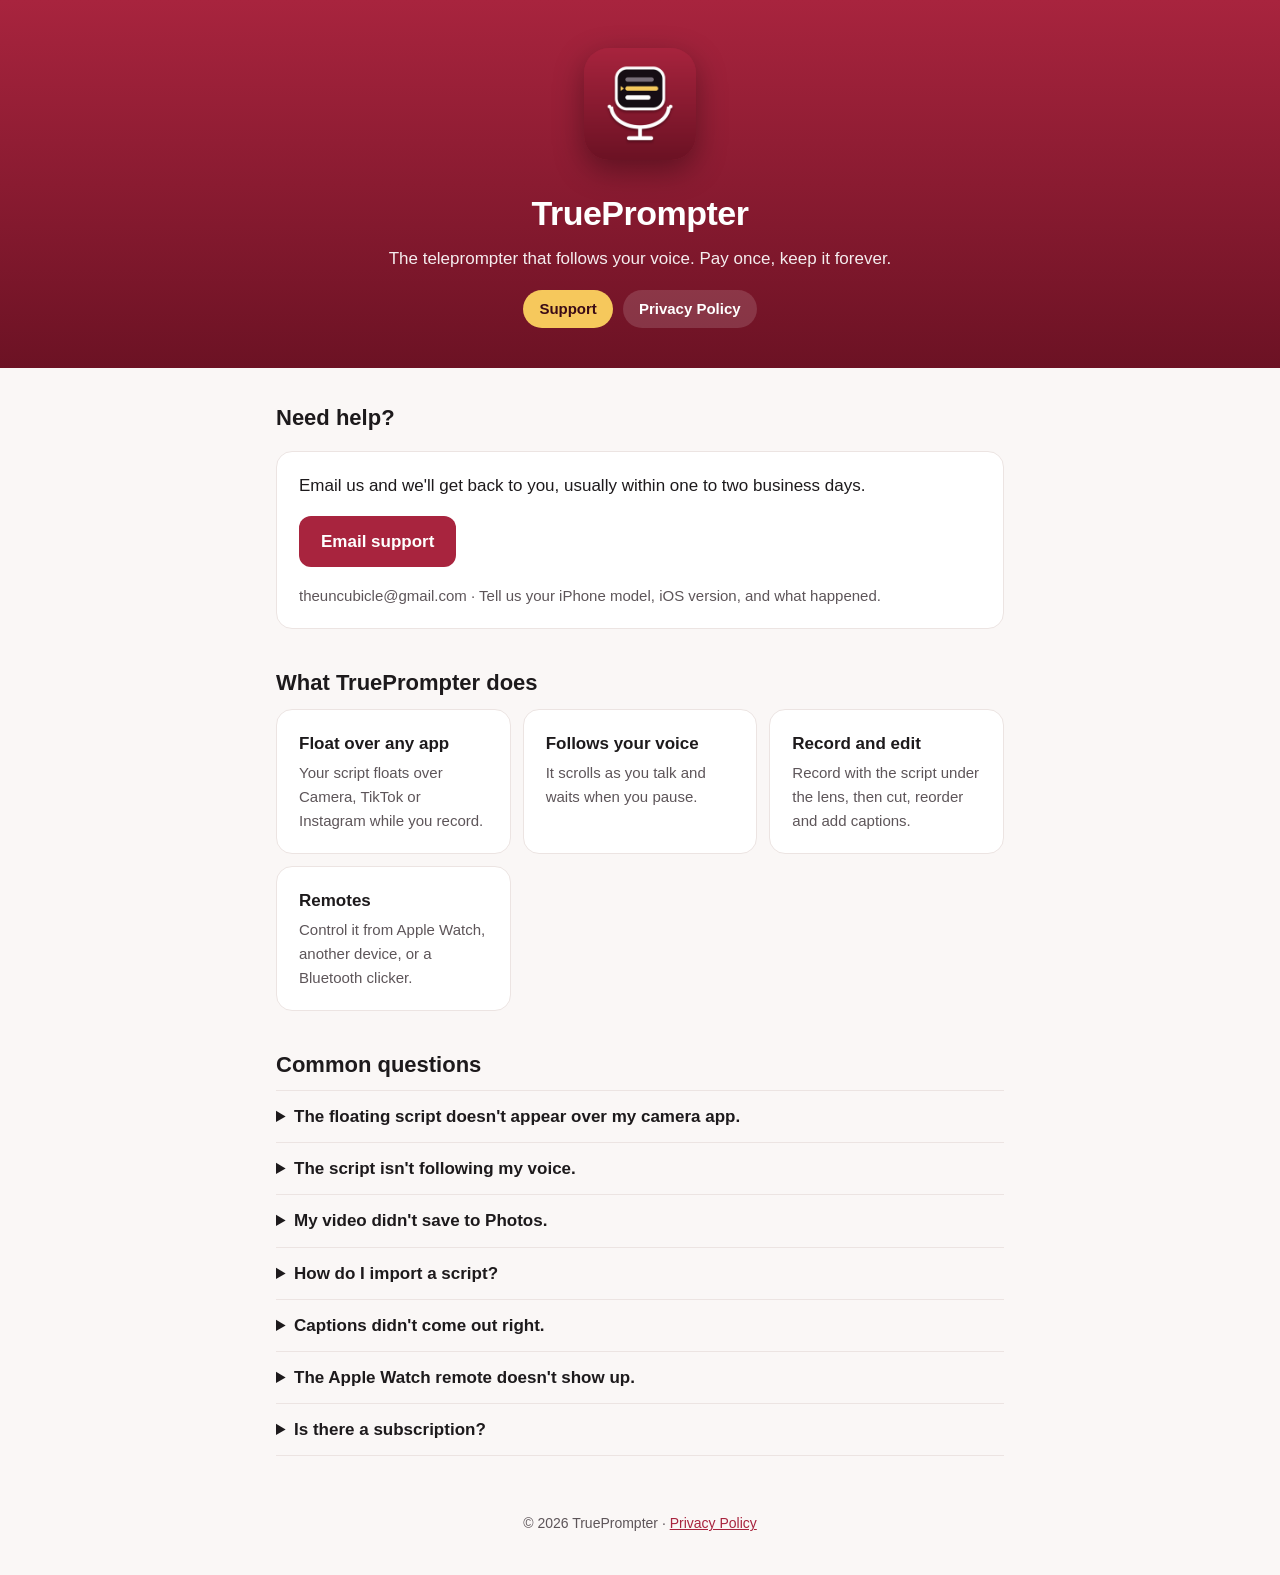
==== index.html @ 37be0968 "TruePrompter support and privacy pages Co-Authored-By: Claude Opus 5.5 <noreply@anthropic.com> Claud" ====
<!doctype html>
<html lang="en">
<head>
<meta charset="utf-8">
<meta name="viewport" content="width=device-width, initial-scale=1">
<title>TruePrompter Support</title>
<meta name="description" content="Help and support for TruePrompter, the pay-once teleprompter that floats over any app and follows your voice.">
<link rel="icon" href="favicon.png">
<link rel="apple-touch-icon" href="apple-touch-icon.png">
<link rel="stylesheet" href="style.css">
</head>
<body>
<header>
  <img src="icon.png" alt="TruePrompter app icon">
  <h1>TruePrompter</h1>
  <p>The teleprompter that follows your voice. Pay once, keep it forever.</p>
  <nav>
    <a href="./" aria-current="page">Support</a>
    <a href="privacy.html">Privacy Policy</a>
  </nav>
</header>
<main>
  <h2>Need help?</h2>
  <div class="card">
    <p style="margin-top:0">Email us and we'll get back to you, usually within one to two business days.</p>
    <p><a class="button" href="mailto:theuncubicle@gmail.com?subject=TruePrompter%20support">Email support</a></p>
    <p class="muted" style="margin-bottom:0">theuncubicle@gmail.com · Tell us your iPhone model, iOS version, and what happened.</p>
  </div>

  <h2>What TruePrompter does</h2>
  <div class="grid">
    <div class="card"><h3>Float over any app</h3><p>Your script floats over Camera, TikTok or Instagram while you record.</p></div>
    <div class="card"><h3>Follows your voice</h3><p>It scrolls as you talk and waits when you pause.</p></div>
    <div class="card"><h3>Record and edit</h3><p>Record with the script under the lens, then cut, reorder and add captions.</p></div>
    <div class="card"><h3>Remotes</h3><p>Control it from Apple Watch, another device, or a Bluetooth clicker.</p></div>
  </div>

  <h2>Common questions</h2>
  <details>
    <summary>The floating script doesn't appear over my camera app.</summary>
    <p>Make sure Picture in Picture is on: Settings › General › Picture in Picture › Start PiP Automatically. Then open TruePrompter, tap Float, and switch to your camera app.</p>
  </details>
  <details>
    <summary>The script isn't following my voice.</summary>
    <p>Check that TruePrompter can use the Microphone and Speech Recognition in Settings › TruePrompter. Speak at a normal pace; it catches up if you skip a line.</p>
  </details>
  <details>
    <summary>My video didn't save to Photos.</summary>
    <p>Videos are saved only when you tap Save in the editor. If nothing saves, allow TruePrompter to add to Photos in Settings › TruePrompter › Photos.</p>
  </details>
  <details>
    <summary>How do I import a script?</summary>
    <p>Tap your script name on the home screen, then Import. Word (.docx), PDF, text and RTF files work. For a Pages or older .doc file, export it as .docx or PDF first.</p>
  </details>
  <details>
    <summary>Captions didn't come out right.</summary>
    <p>In the editor, open Captions to fix any word, change the style or color, or tap Listen again. Captions follow your cuts automatically.</p>
  </details>
  <details>
    <summary>The Apple Watch remote doesn't show up.</summary>
    <p>On your iPhone, open the Watch app, scroll to Available Apps, and tap Install next to TruePrompter.</p>
  </details>
  <details>
    <summary>Is there a subscription?</summary>
    <p>No. TruePrompter is a one-time purchase. There are no subscriptions, ads or accounts.</p>
  </details>
</main>
<footer>© 2026 TruePrompter · <a href="privacy.html">Privacy Policy</a></footer>
</body>
</html>
---- style.css ----
:root {
  --burgundy: #a8243e;
  --burgundy-dark: #6c1224;
  --gold: #f6c85c;
  --ink: #1d1a1c;
  --muted: #5d5559;
  --bg: #faf7f6;
  --card: #ffffff;
  --line: #ece4e2;
}
@media (prefers-color-scheme: dark) {
  :root {
    --ink: #f3eeee;
    --muted: #b9adb0;
    --bg: #161113;
    --card: #211a1d;
    --line: #3a2e32;
  }
}
* { box-sizing: border-box; }
body {
  margin: 0;
  font: 17px/1.6 -apple-system, BlinkMacSystemFont, "Segoe UI", Roboto, Helvetica, Arial, sans-serif;
  color: var(--ink);
  background: var(--bg);
}
header {
  background: linear-gradient(180deg, var(--burgundy), var(--burgundy-dark));
  color: #fff;
  padding: 48px 16px 40px;
  text-align: center;
}
header img { width: 112px; height: 112px; border-radius: 25px; box-shadow: 0 10px 30px rgba(0,0,0,.35); }
header h1 { margin: 18px 0 4px; font-size: 34px; letter-spacing: -.5px; }
header p { margin: 0; color: rgba(255,255,255,.92); }
nav { margin-top: 18px; display: flex; gap: 10px; justify-content: center; flex-wrap: wrap; }
nav a {
  color: #fff; text-decoration: none; font-weight: 600; font-size: 15px;
  padding: 7px 16px; border-radius: 999px; background: rgba(255,255,255,.14);
}
nav a[aria-current] { background: var(--gold); color: #3a0b16; }
main { max-width: 760px; margin: 0 auto; padding: 32px 16px 56px; }
h2 { font-size: 22px; margin: 36px 0 8px; }
h2:first-child { margin-top: 0; }
p, li { color: var(--ink); }
.muted { color: var(--muted); font-size: 15px; }
.card {
  background: var(--card); border: 1px solid var(--line); border-radius: 16px;
  padding: 20px 22px; margin: 16px 0;
}
.grid { display: grid; grid-template-columns: repeat(auto-fit, minmax(210px, 1fr)); gap: 12px; }
.grid .card { margin: 0; }
.grid h3 { margin: 0 0 4px; font-size: 17px; }
.grid p { margin: 0; color: var(--muted); font-size: 15px; }
a { color: var(--burgundy); }
@media (prefers-color-scheme: dark) { a { color: var(--gold); } }
details { border-top: 1px solid var(--line); padding: 12px 0; }
details:last-of-type { border-bottom: 1px solid var(--line); }
summary { cursor: pointer; font-weight: 600; }
footer { text-align: center; color: var(--muted); font-size: 14px; padding: 0 16px 40px; }
.button {
  display: inline-block; background: var(--burgundy); color: #fff !important; text-decoration: none;
  font-weight: 700; padding: 12px 22px; border-radius: 12px;
}
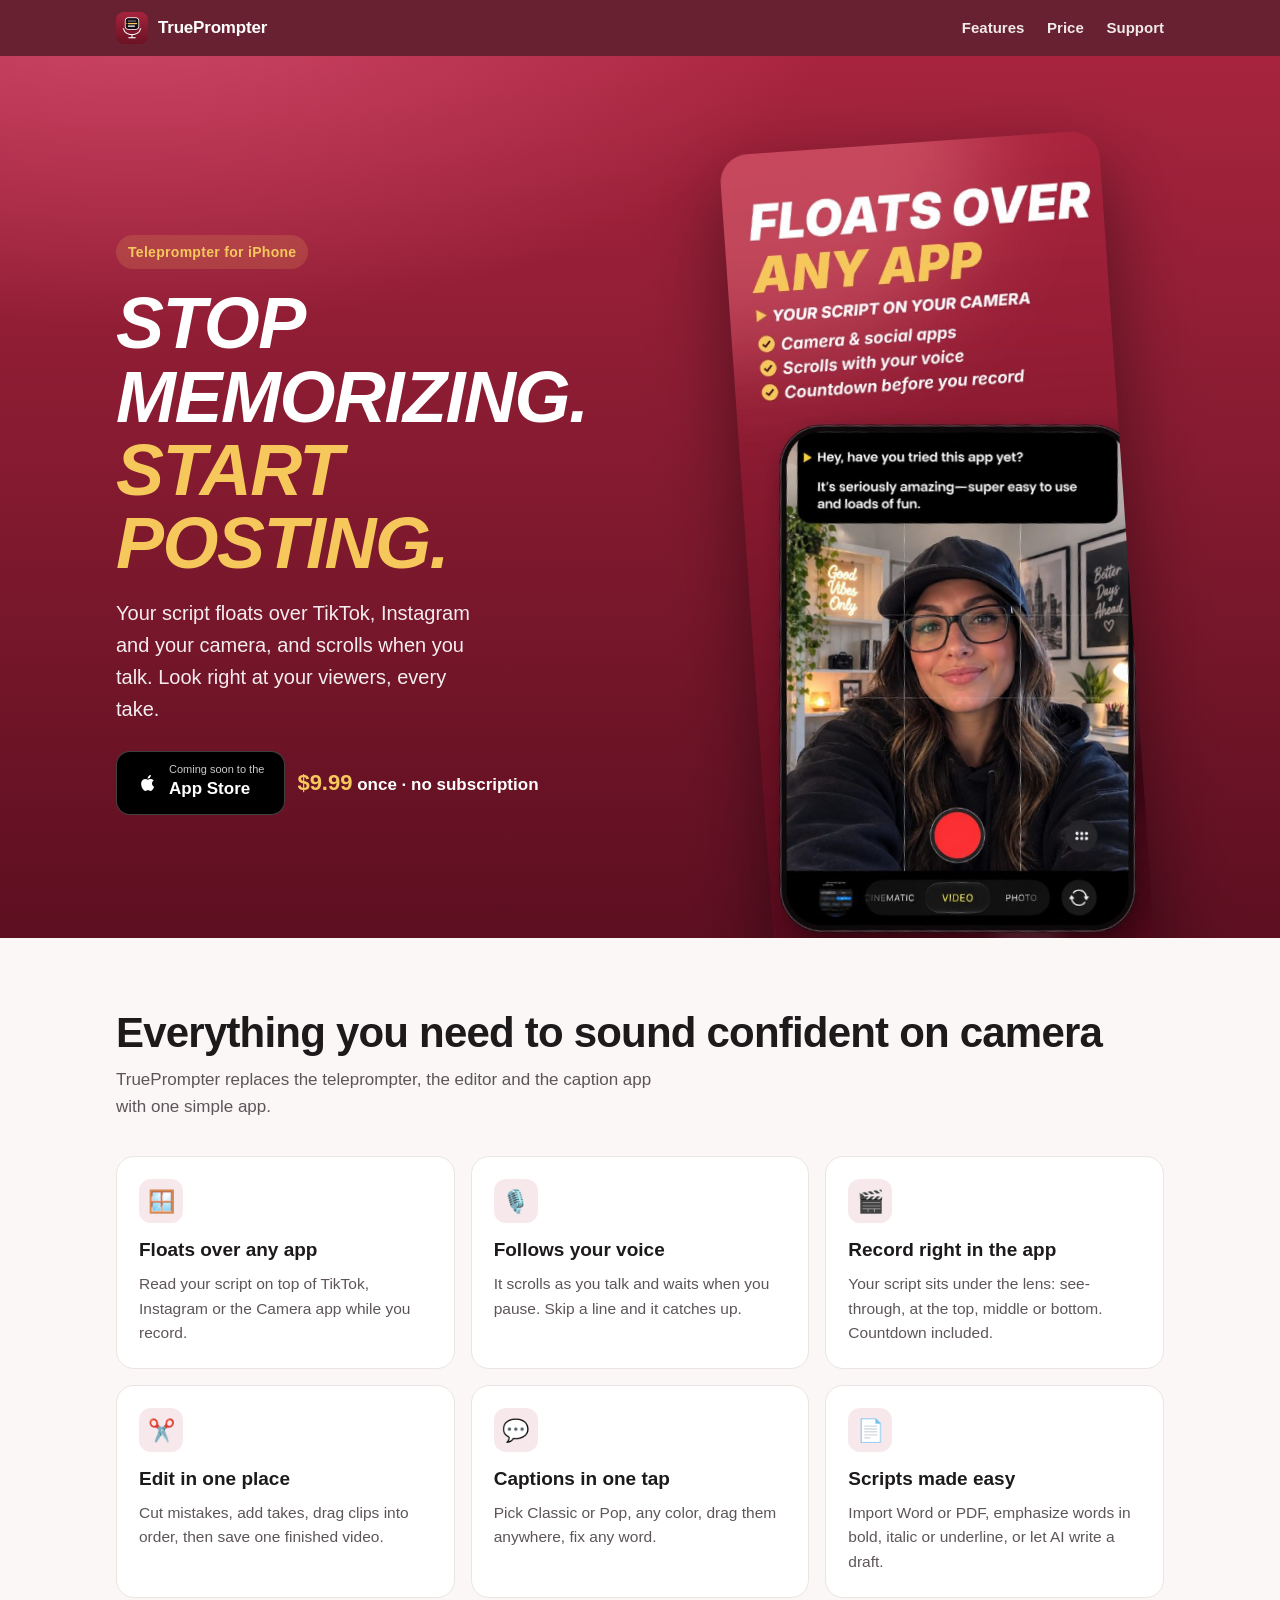
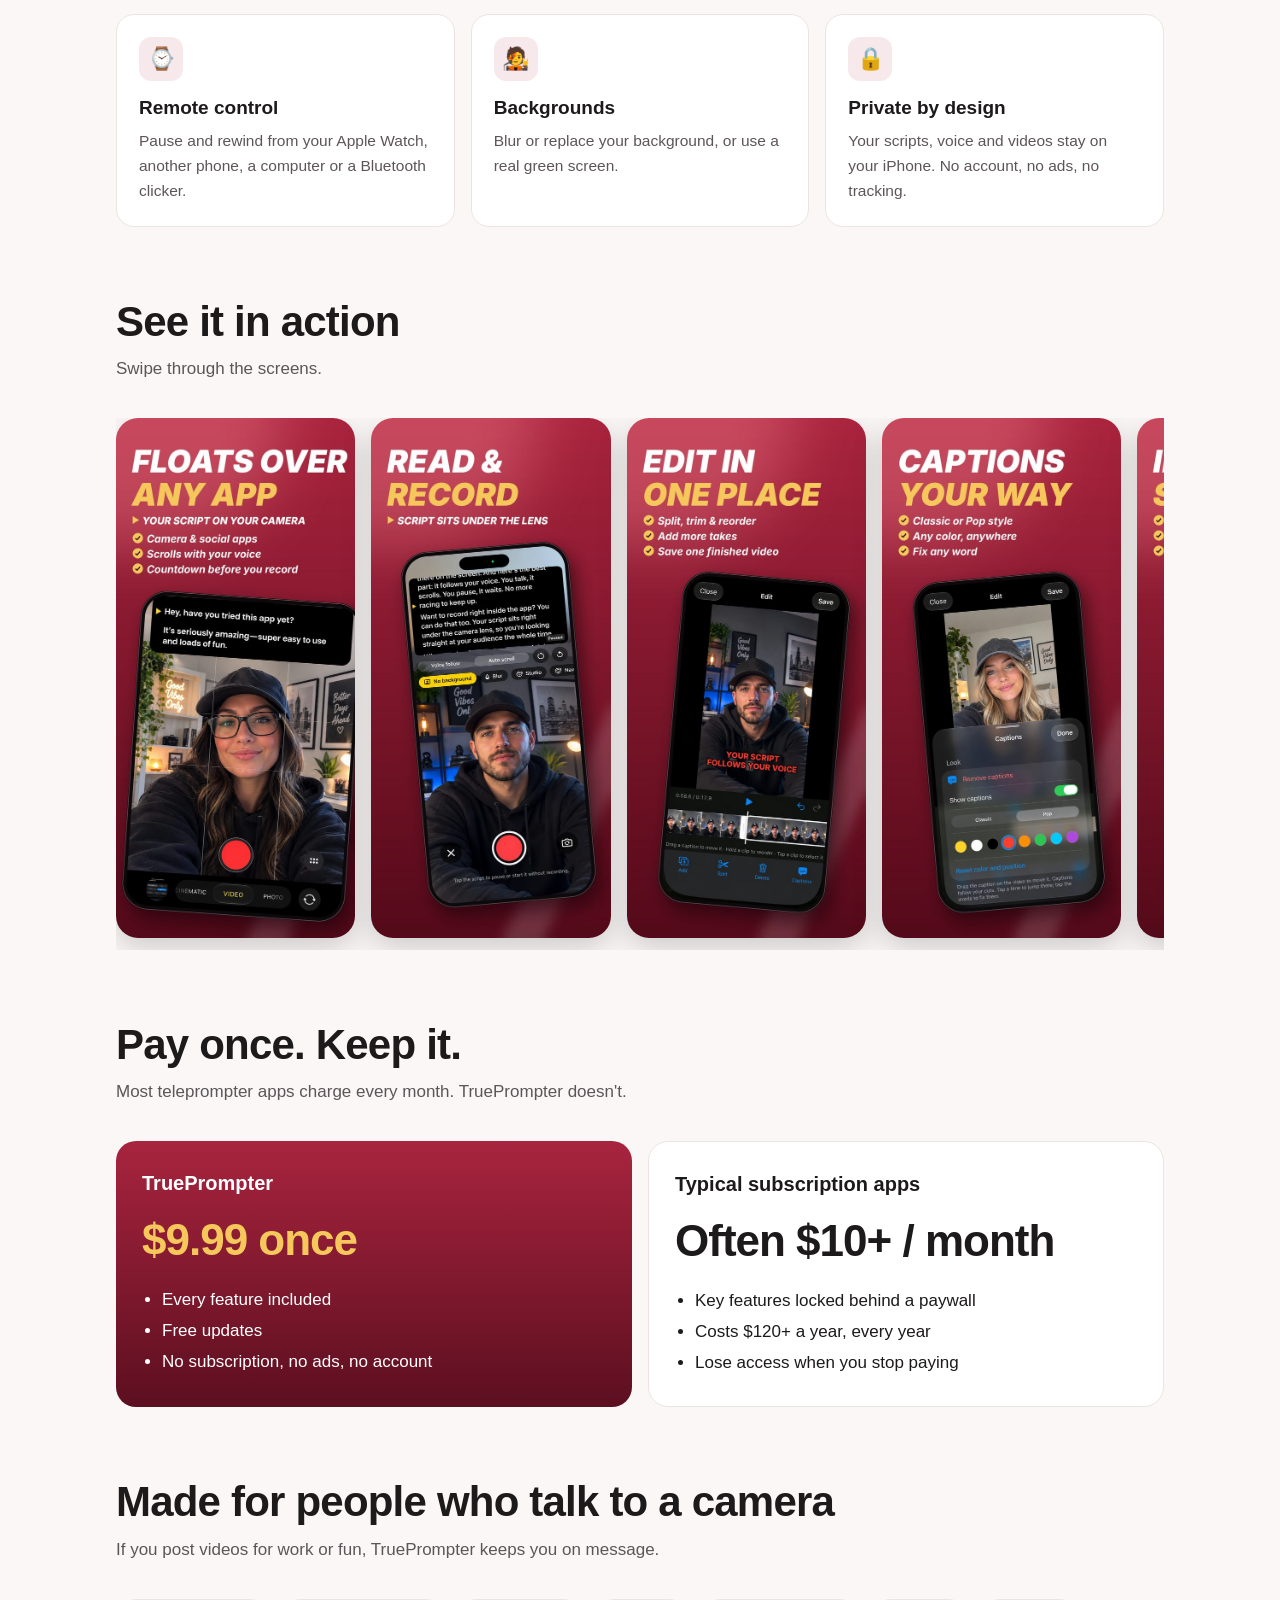
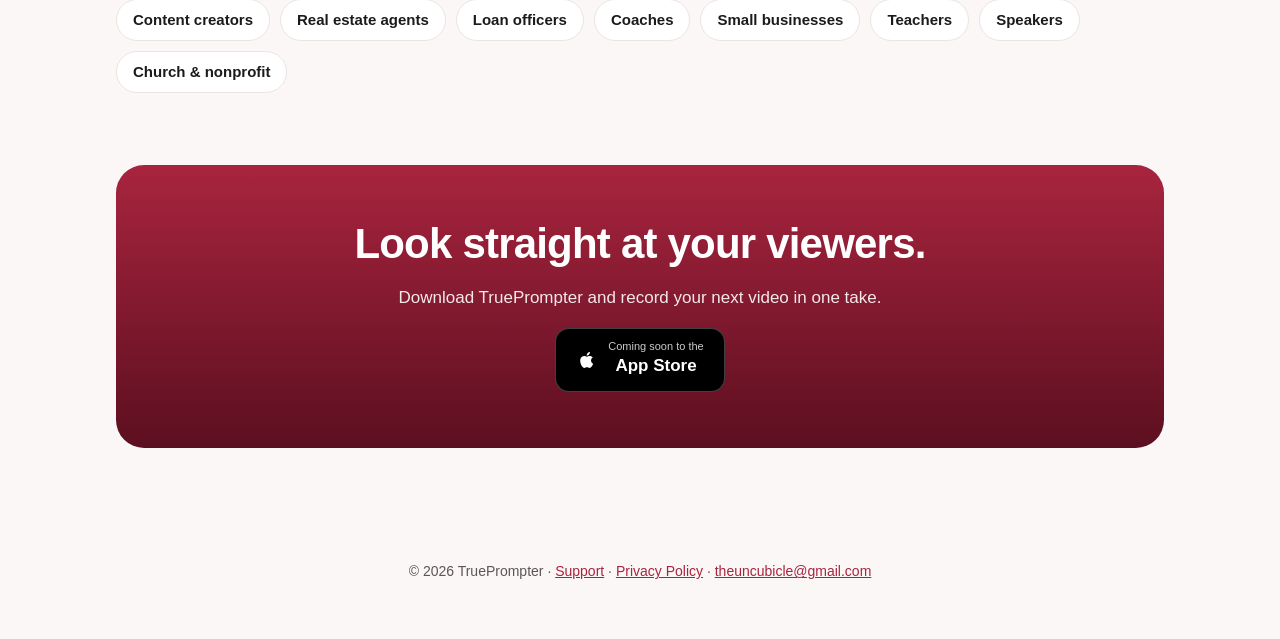
==== commit 32f673e0: "Landing page; support moved to support.html Co-Authored-By: Claude Opus 5.5 <noreply@anthropic.com> " ====
--- a/index.html
+++ b/index.html
@@ -3,68 +3,228 @@
 <head>
 <meta charset="utf-8">
 <meta name="viewport" content="width=device-width, initial-scale=1">
-<title>TruePrompter Support</title>
-<meta name="description" content="Help and support for TruePrompter, the pay-once teleprompter that floats over any app and follows your voice.">
+<title>TruePrompter: Teleprompter</title>
+<meta name="description" content="The teleprompter that floats over any app and follows your voice. Record, cut, caption and save one finished video. Pay once, no subscription.">
+<meta property="og:title" content="TruePrompter: the teleprompter that follows your voice">
+<meta property="og:description" content="Floats over TikTok, Instagram and your camera. Scrolls when you talk, waits when you pause. Pay once, no subscription.">
+<meta property="og:image" content="https://theuncubicle-hub.github.io/trueprompter/img/01-float.jpg">
 <link rel="icon" href="favicon.png">
 <link rel="apple-touch-icon" href="apple-touch-icon.png">
-<link rel="stylesheet" href="style.css">
+<style>
+:root {
+  --burgundy: #a8243e; --burgundy-deep: #5c0f20; --gold: #f6c85c;
+  --ink: #1d1a1c; --muted: #5d5559; --bg: #faf7f6; --card: #fff; --line: #ece4e2;
+}
+@media (prefers-color-scheme: dark) {
+  :root { --ink: #f3eeee; --muted: #b9adb0; --bg: #161113; --card: #211a1d; --line: #3a2e32; }
+}
+* { box-sizing: border-box; }
+html { scroll-behavior: smooth; }
+body { margin: 0; font: 17px/1.6 -apple-system, BlinkMacSystemFont, "Segoe UI", Roboto, Helvetica, Arial, sans-serif; color: var(--ink); background: var(--bg); }
+a { color: var(--burgundy); }
+@media (prefers-color-scheme: dark) { a { color: var(--gold); } }
+.wrap { max-width: 1080px; margin: 0 auto; padding: 0 16px; }
+
+/* top bar */
+.bar { position: sticky; top: 0; z-index: 5; background: rgba(92,15,32,.92); backdrop-filter: blur(10px); -webkit-backdrop-filter: blur(10px); }
+.bar .wrap { display: flex; align-items: center; justify-content: space-between; height: 56px; }
+.brand { display: flex; align-items: center; gap: 10px; color: #fff; text-decoration: none; font-weight: 800; letter-spacing: -.2px; }
+.brand img { width: 32px; height: 32px; border-radius: 8px; }
+.bar nav a { color: #fff; text-decoration: none; font-size: 15px; font-weight: 600; margin-left: 18px; opacity: .9; }
+
+/* hero */
+.hero { background: radial-gradient(1200px 600px at 10% -10%, #d0496a 0%, transparent 60%), linear-gradient(180deg, var(--burgundy), var(--burgundy-deep)); color: #fff; overflow: hidden; }
+.hero .wrap { display: grid; grid-template-columns: 1.1fr .9fr; gap: 32px; align-items: center; padding-top: 56px; padding-bottom: 0; }
+.eyebrow { display: inline-block; background: rgba(246,200,92,.16); color: var(--gold); font-weight: 700; font-size: 14px; padding: 6px 12px; border-radius: 999px; letter-spacing: .3px; }
+.hero h1 { font-size: clamp(40px, 6.4vw, 72px); line-height: 1.02; margin: 18px 0 16px; font-weight: 900; font-style: italic; letter-spacing: -1.5px; text-transform: uppercase; }
+.hero h1 span { color: var(--gold); display: block; }
+.hero p.lead { font-size: 20px; opacity: .92; max-width: 34ch; margin: 0 0 26px; }
+.cta { display: flex; flex-wrap: wrap; gap: 12px; align-items: center; }
+.store { display: inline-flex; align-items: center; gap: 10px; background: #000; color: #fff !important; text-decoration: none; padding: 12px 20px; border-radius: 14px; font-weight: 700; border: 1px solid rgba(255,255,255,.25); }
+.store svg { width: 22px; height: 22px; fill: #fff; }
+.store small { display: block; font-size: 11px; font-weight: 500; opacity: .8; line-height: 1; }
+.price { color: #fff; font-weight: 700; }
+.price b { color: var(--gold); font-size: 22px; }
+.hero-phone { align-self: end; justify-self: center; }
+.hero-phone img { width: min(380px, 80vw); display: block; transform: rotate(-4deg) translateY(30px); filter: drop-shadow(0 30px 40px rgba(0,0,0,.45)); border-radius: 28px; }
+
+/* sections */
+section { padding: 72px 0; }
+h2 { font-size: clamp(30px, 4vw, 42px); line-height: 1.1; margin: 0 0 10px; font-weight: 900; letter-spacing: -.8px; }
+.sub { color: var(--muted); margin: 0 0 36px; max-width: 60ch; }
+.features { display: grid; grid-template-columns: repeat(3, 1fr); gap: 16px; }
+.feature { background: var(--card); border: 1px solid var(--line); border-radius: 18px; padding: 22px; }
+.feature .ico { width: 44px; height: 44px; border-radius: 12px; display: grid; place-items: center; background: rgba(168,36,62,.1); font-size: 22px; margin-bottom: 12px; }
+.feature h3 { margin: 0 0 6px; font-size: 19px; }
+.feature p { margin: 0; color: var(--muted); font-size: 15.5px; }
+
+.shots { display: flex; gap: 16px; overflow-x: auto; scroll-snap-type: x mandatory; padding-bottom: 12px; -webkit-overflow-scrolling: touch; }
+.shots img { height: 520px; width: auto; border-radius: 22px; scroll-snap-align: start; box-shadow: 0 10px 30px rgba(0,0,0,.18); }
+
+.compare { display: grid; grid-template-columns: 1fr 1fr; gap: 16px; }
+.plan { border-radius: 20px; padding: 26px; border: 1px solid var(--line); background: var(--card); }
+.plan.us { background: linear-gradient(180deg, var(--burgundy), var(--burgundy-deep)); color: #fff; border: none; }
+.plan h3 { margin: 0 0 4px; font-size: 20px; }
+.plan .amount { font-size: 44px; font-weight: 900; letter-spacing: -1px; margin: 6px 0 10px; }
+.plan.us .amount { color: var(--gold); }
+.plan ul { margin: 0; padding-left: 20px; }
+.plan li { margin: 4px 0; }
+
+.who { display: flex; flex-wrap: wrap; gap: 10px; }
+.who span { background: var(--card); border: 1px solid var(--line); border-radius: 999px; padding: 8px 16px; font-weight: 600; font-size: 15px; }
+
+.final { text-align: center; background: linear-gradient(180deg, var(--burgundy), var(--burgundy-deep)); color: #fff; border-radius: 28px; padding: 56px 20px; }
+.final h2 { color: #fff; }
+.final p { opacity: .9; }
+.final .cta { justify-content: center; }
+
+footer { text-align: center; color: var(--muted); font-size: 14px; padding: 40px 16px 56px; }
+
+@media (max-width: 820px) {
+  .hero .wrap { grid-template-columns: 1fr; padding-top: 40px; text-align: left; }
+  .hero-phone img { transform: rotate(-3deg) translateY(24px); width: min(300px, 78vw); }
+  .features { grid-template-columns: 1fr; }
+  .compare { grid-template-columns: 1fr; }
+  .shots img { height: 440px; }
+  .bar nav a:not(:last-child) { display: none; }
+  section { padding: 56px 0; }
+}
+</style>
 </head>
 <body>
-<header>
-  <img src="icon.png" alt="TruePrompter app icon">
-  <h1>TruePrompter</h1>
-  <p>The teleprompter that follows your voice. Pay once, keep it forever.</p>
-  <nav>
-    <a href="./" aria-current="page">Support</a>
-    <a href="privacy.html">Privacy Policy</a>
-  </nav>
+
+<div class="bar">
+  <div class="wrap">
+    <a class="brand" href="./"><img src="icon.png" alt="">TruePrompter</a>
+    <nav>
+      <a href="#features">Features</a>
+      <a href="#price">Price</a>
+      <a href="support.html">Support</a>
+    </nav>
+  </div>
+</div>
+
+<header class="hero">
+  <div class="wrap">
+    <div>
+      <span class="eyebrow">Teleprompter for iPhone</span>
+      <h1>Stop memorizing. <span>Start posting.</span></h1>
+      <p class="lead">Your script floats over TikTok, Instagram and your camera, and scrolls when you talk. Look right at your viewers, every take.</p>
+      <div class="cta">
+        <a class="store" id="store" href="#">
+          <svg viewBox="0 0 24 24" aria-hidden="true"><path d="M16.37 12.6c-.02-2.2 1.8-3.26 1.88-3.31-1.03-1.5-2.62-1.7-3.18-1.73-1.35-.14-2.64.8-3.33.8-.69 0-1.74-.78-2.86-.76-1.47.02-2.83.86-3.59 2.17-1.53 2.66-.39 6.59 1.1 8.74.73 1.05 1.6 2.24 2.73 2.19 1.1-.04 1.51-.71 2.84-.71 1.32 0 1.7.71 2.86.69 1.18-.02 1.93-1.07 2.65-2.13.84-1.22 1.18-2.4 1.2-2.46-.03-.01-2.3-.88-2.3-3.5zM14.2 6.13c.6-.73 1.01-1.75.9-2.76-.87.04-1.92.58-2.55 1.31-.56.65-1.05 1.69-.92 2.68.97.08 1.96-.49 2.57-1.23z"/></svg>
+          <span><small id="store-small">Coming soon to the</small>App Store</span>
+        </a>
+        <span class="price"><b>$9.99</b> once · no subscription</span>
+      </div>
+    </div>
+    <div class="hero-phone"><img src="img/01-float.jpg" alt="TruePrompter floating a script over the iPhone camera"></div>
+  </div>
 </header>
+
 <main>
-  <h2>Need help?</h2>
-  <div class="card">
-    <p style="margin-top:0">Email us and we'll get back to you, usually within one to two business days.</p>
-    <p><a class="button" href="mailto:theuncubicle@gmail.com?subject=TruePrompter%20support">Email support</a></p>
-    <p class="muted" style="margin-bottom:0">theuncubicle@gmail.com · Tell us your iPhone model, iOS version, and what happened.</p>
-  </div>
-
-  <h2>What TruePrompter does</h2>
-  <div class="grid">
-    <div class="card"><h3>Float over any app</h3><p>Your script floats over Camera, TikTok or Instagram while you record.</p></div>
-    <div class="card"><h3>Follows your voice</h3><p>It scrolls as you talk and waits when you pause.</p></div>
-    <div class="card"><h3>Record and edit</h3><p>Record with the script under the lens, then cut, reorder and add captions.</p></div>
-    <div class="card"><h3>Remotes</h3><p>Control it from Apple Watch, another device, or a Bluetooth clicker.</p></div>
-  </div>
-
-  <h2>Common questions</h2>
-  <details>
-    <summary>The floating script doesn't appear over my camera app.</summary>
-    <p>Make sure Picture in Picture is on: Settings › General › Picture in Picture › Start PiP Automatically. Then open TruePrompter, tap Float, and switch to your camera app.</p>
-  </details>
-  <details>
-    <summary>The script isn't following my voice.</summary>
-    <p>Check that TruePrompter can use the Microphone and Speech Recognition in Settings › TruePrompter. Speak at a normal pace; it catches up if you skip a line.</p>
-  </details>
-  <details>
-    <summary>My video didn't save to Photos.</summary>
-    <p>Videos are saved only when you tap Save in the editor. If nothing saves, allow TruePrompter to add to Photos in Settings › TruePrompter › Photos.</p>
-  </details>
-  <details>
-    <summary>How do I import a script?</summary>
-    <p>Tap your script name on the home screen, then Import. Word (.docx), PDF, text and RTF files work. For a Pages or older .doc file, export it as .docx or PDF first.</p>
-  </details>
-  <details>
-    <summary>Captions didn't come out right.</summary>
-    <p>In the editor, open Captions to fix any word, change the style or color, or tap Listen again. Captions follow your cuts automatically.</p>
-  </details>
-  <details>
-    <summary>The Apple Watch remote doesn't show up.</summary>
-    <p>On your iPhone, open the Watch app, scroll to Available Apps, and tap Install next to TruePrompter.</p>
-  </details>
-  <details>
-    <summary>Is there a subscription?</summary>
-    <p>No. TruePrompter is a one-time purchase. There are no subscriptions, ads or accounts.</p>
-  </details>
+  <section id="features">
+    <div class="wrap">
+      <h2>Everything you need to sound confident on camera</h2>
+      <p class="sub">TruePrompter replaces the teleprompter, the editor and the caption app with one simple app.</p>
+      <div class="features">
+        <div class="feature"><div class="ico">🪟</div><h3>Floats over any app</h3><p>Read your script on top of TikTok, Instagram or the Camera app while you record.</p></div>
+        <div class="feature"><div class="ico">🎙️</div><h3>Follows your voice</h3><p>It scrolls as you talk and waits when you pause. Skip a line and it catches up.</p></div>
+        <div class="feature"><div class="ico">🎬</div><h3>Record right in the app</h3><p>Your script sits under the lens: see-through, at the top, middle or bottom. Countdown included.</p></div>
+        <div class="feature"><div class="ico">✂️</div><h3>Edit in one place</h3><p>Cut mistakes, add takes, drag clips into order, then save one finished video.</p></div>
+        <div class="feature"><div class="ico">💬</div><h3>Captions in one tap</h3><p>Pick Classic or Pop, any color, drag them anywhere, fix any word.</p></div>
+        <div class="feature"><div class="ico">📄</div><h3>Scripts made easy</h3><p>Import Word or PDF, emphasize words in bold, italic or underline, or let AI write a draft.</p></div>
+        <div class="feature"><div class="ico">⌚</div><h3>Remote control</h3><p>Pause and rewind from your Apple Watch, another phone, a computer or a Bluetooth clicker.</p></div>
+        <div class="feature"><div class="ico">🧑‍🎤</div><h3>Backgrounds</h3><p>Blur or replace your background, or use a real green screen.</p></div>
+        <div class="feature"><div class="ico">🔒</div><h3>Private by design</h3><p>Your scripts, voice and videos stay on your iPhone. No account, no ads, no tracking.</p></div>
+      </div>
+    </div>
+  </section>
+
+  <section style="padding-top:0">
+    <div class="wrap">
+      <h2>See it in action</h2>
+      <p class="sub">Swipe through the screens.</p>
+      <div class="shots">
+        <img src="img/01-float.jpg" alt="Floats over any app" loading="lazy">
+        <img src="img/02-record.jpg" alt="Read and record" loading="lazy">
+        <img src="img/03-edit.jpg" alt="Edit in one place" loading="lazy">
+        <img src="img/04-captions.jpg" alt="Captions your way" loading="lazy">
+        <img src="img/05-scripts.jpg" alt="Import scripts" loading="lazy">
+        <img src="img/06-pay-once.jpg" alt="Pay once, keep it" loading="lazy">
+      </div>
+    </div>
+  </section>
+
+  <section id="price" style="padding-top:0">
+    <div class="wrap">
+      <h2>Pay once. Keep it.</h2>
+      <p class="sub">Most teleprompter apps charge every month. TruePrompter doesn't.</p>
+      <div class="compare">
+        <div class="plan us">
+          <h3>TruePrompter</h3>
+          <div class="amount">$9.99 once</div>
+          <ul>
+            <li>Every feature included</li>
+            <li>Free updates</li>
+            <li>No subscription, no ads, no account</li>
+          </ul>
+        </div>
+        <div class="plan">
+          <h3>Typical subscription apps</h3>
+          <div class="amount">Often $10+ / month</div>
+          <ul>
+            <li>Key features locked behind a paywall</li>
+            <li>Costs $120+ a year, every year</li>
+            <li>Lose access when you stop paying</li>
+          </ul>
+        </div>
+      </div>
+    </div>
+  </section>
+
+  <section style="padding-top:0">
+    <div class="wrap">
+      <h2>Made for people who talk to a camera</h2>
+      <p class="sub">If you post videos for work or fun, TruePrompter keeps you on message.</p>
+      <div class="who">
+        <span>Content creators</span><span>Real estate agents</span><span>Loan officers</span><span>Coaches</span><span>Small businesses</span><span>Teachers</span><span>Speakers</span><span>Church &amp; nonprofit</span>
+      </div>
+    </div>
+  </section>
+
+  <section style="padding-top:0">
+    <div class="wrap">
+      <div class="final">
+        <h2>Look straight at your viewers.</h2>
+        <p>Download TruePrompter and record your next video in one take.</p>
+        <div class="cta">
+          <a class="store" href="#" data-store>
+            <svg viewBox="0 0 24 24" aria-hidden="true"><path d="M16.37 12.6c-.02-2.2 1.8-3.26 1.88-3.31-1.03-1.5-2.62-1.7-3.18-1.73-1.35-.14-2.64.8-3.33.8-.69 0-1.74-.78-2.86-.76-1.47.02-2.83.86-3.59 2.17-1.53 2.66-.39 6.59 1.1 8.74.73 1.05 1.6 2.24 2.73 2.19 1.1-.04 1.51-.71 2.84-.71 1.32 0 1.7.71 2.86.69 1.18-.02 1.93-1.07 2.65-2.13.84-1.22 1.18-2.4 1.2-2.46-.03-.01-2.3-.88-2.3-3.5zM14.2 6.13c.6-.73 1.01-1.75.9-2.76-.87.04-1.92.58-2.55 1.31-.56.65-1.05 1.69-.92 2.68.97.08 1.96-.49 2.57-1.23z"/></svg>
+            <span><small data-store-small>Coming soon to the</small>App Store</span>
+          </a>
+        </div>
+      </div>
+    </div>
+  </section>
 </main>
-<footer>© 2026 TruePrompter · <a href="privacy.html">Privacy Policy</a></footer>
+
+<footer>
+  © 2026 TruePrompter · <a href="support.html">Support</a> · <a href="privacy.html">Privacy Policy</a> · <a href="mailto:theuncubicle@gmail.com">theuncubicle@gmail.com</a>
+</footer>
+
+<script>
+  // When the app goes live, put its App Store link here and the buttons switch over.
+  var APP_STORE_URL = "";
+  document.querySelectorAll('.store').forEach(function (a) {
+    if (APP_STORE_URL) {
+      a.href = APP_STORE_URL;
+      var small = a.querySelector('small'); if (small) small.textContent = 'Download on the';
+    } else {
+      a.addEventListener('click', function (e) { e.preventDefault(); });
+      a.style.cursor = 'default';
+    }
+  });
+</script>
 </body>
 </html>
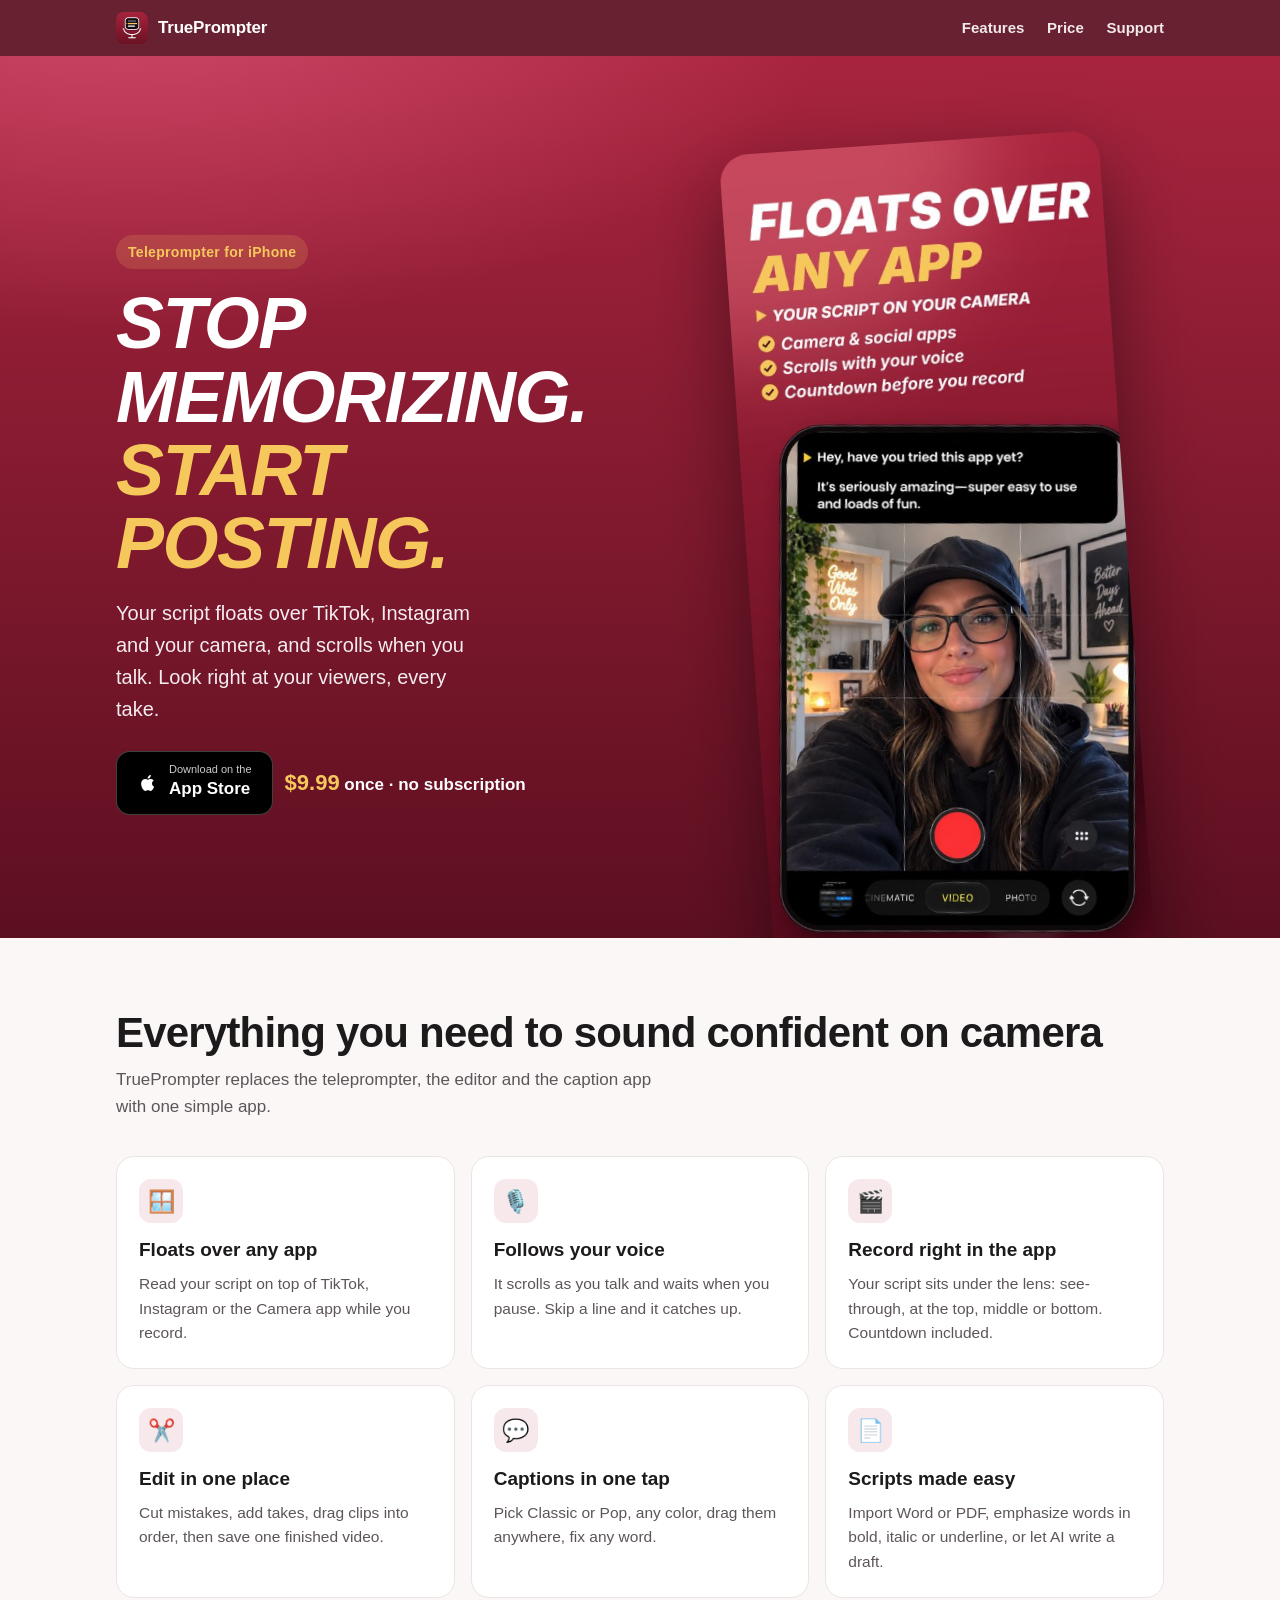
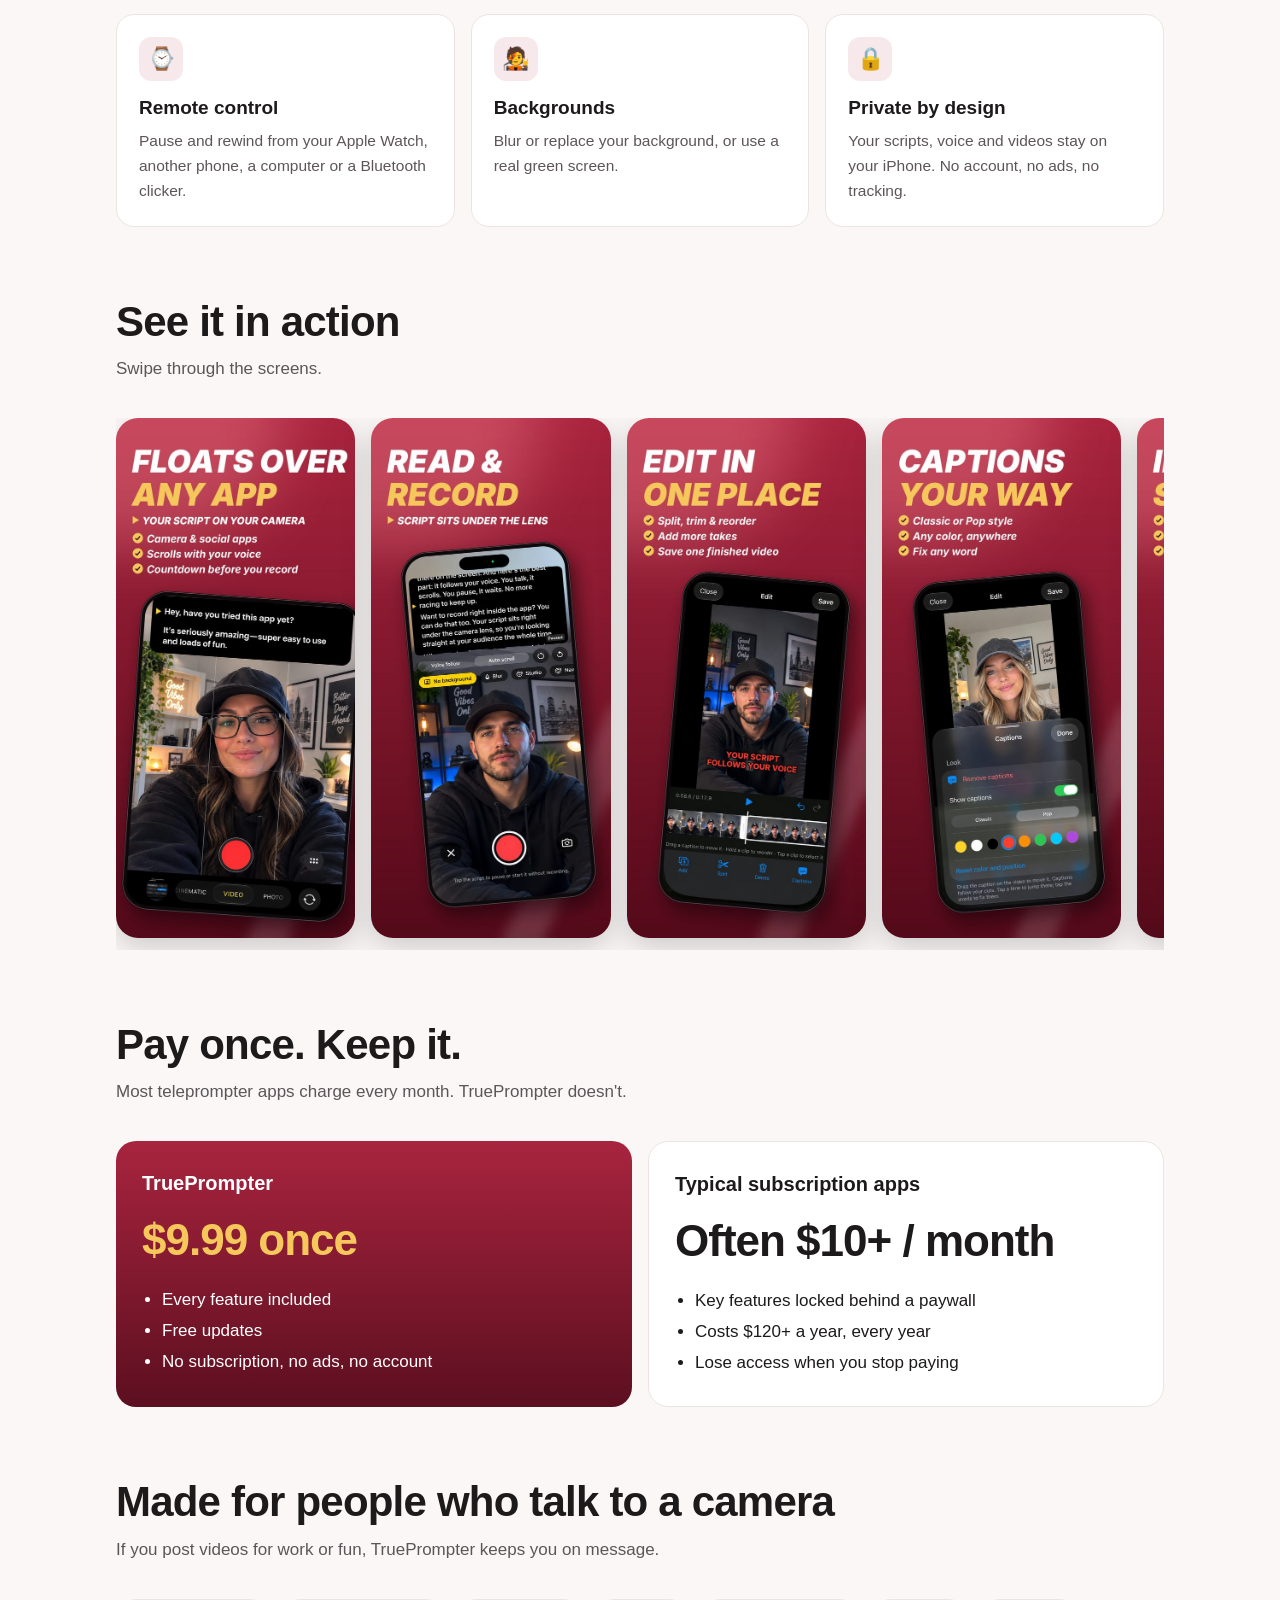
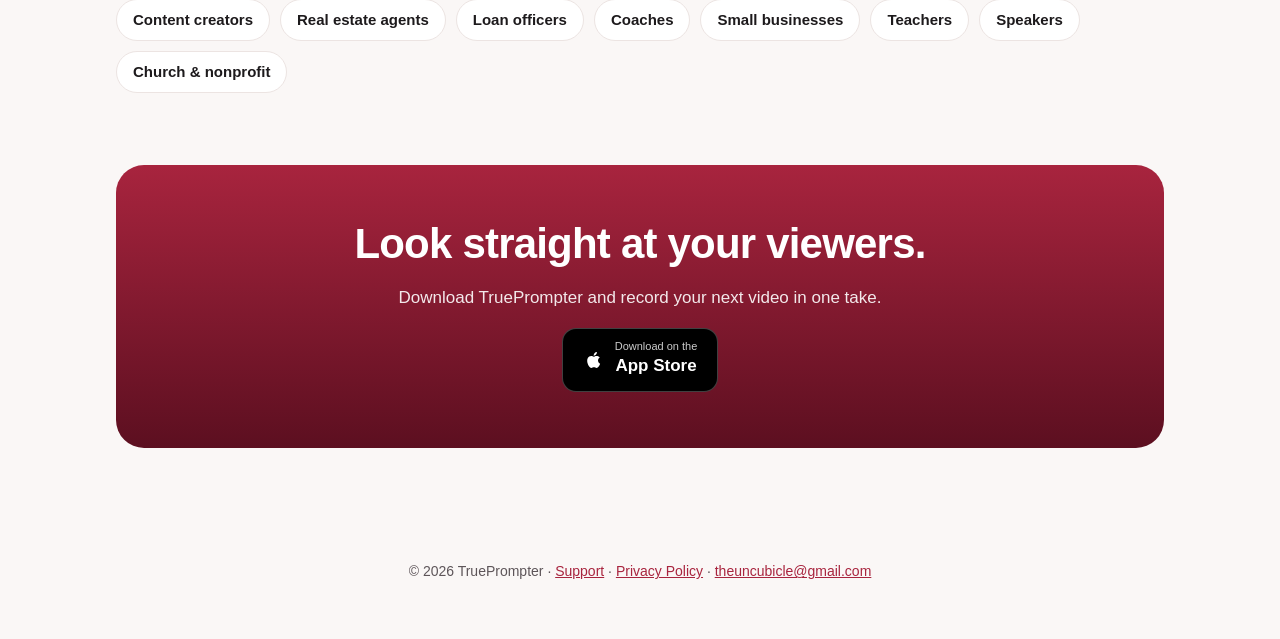
==== commit 3275c207: "Website: App Store buttons go live Co-Authored-By: Claude Opus 5.5 <noreply@anthropic.com> Claude-Se" ====
--- a/index.html
+++ b/index.html
@@ -113,7 +113,7 @@
       <div class="cta">
         <a class="store" id="store" href="#">
           <svg viewBox="0 0 24 24" aria-hidden="true"><path d="M16.37 12.6c-.02-2.2 1.8-3.26 1.88-3.31-1.03-1.5-2.62-1.7-3.18-1.73-1.35-.14-2.64.8-3.33.8-.69 0-1.74-.78-2.86-.76-1.47.02-2.83.86-3.59 2.17-1.53 2.66-.39 6.59 1.1 8.74.73 1.05 1.6 2.24 2.73 2.19 1.1-.04 1.51-.71 2.84-.71 1.32 0 1.7.71 2.86.69 1.18-.02 1.93-1.07 2.65-2.13.84-1.22 1.18-2.4 1.2-2.46-.03-.01-2.3-.88-2.3-3.5zM14.2 6.13c.6-.73 1.01-1.75.9-2.76-.87.04-1.92.58-2.55 1.31-.56.65-1.05 1.69-.92 2.68.97.08 1.96-.49 2.57-1.23z"/></svg>
-          <span><small id="store-small">Coming soon to the</small>App Store</span>
+          <span><small id="store-small">Download on the</small>App Store</span>
         </a>
         <span class="price"><b>$9.99</b> once · no subscription</span>
       </div>
@@ -201,7 +201,7 @@
         <div class="cta">
           <a class="store" href="#" data-store>
             <svg viewBox="0 0 24 24" aria-hidden="true"><path d="M16.37 12.6c-.02-2.2 1.8-3.26 1.88-3.31-1.03-1.5-2.62-1.7-3.18-1.73-1.35-.14-2.64.8-3.33.8-.69 0-1.74-.78-2.86-.76-1.47.02-2.83.86-3.59 2.17-1.53 2.66-.39 6.59 1.1 8.74.73 1.05 1.6 2.24 2.73 2.19 1.1-.04 1.51-.71 2.84-.71 1.32 0 1.7.71 2.86.69 1.18-.02 1.93-1.07 2.65-2.13.84-1.22 1.18-2.4 1.2-2.46-.03-.01-2.3-.88-2.3-3.5zM14.2 6.13c.6-.73 1.01-1.75.9-2.76-.87.04-1.92.58-2.55 1.31-.56.65-1.05 1.69-.92 2.68.97.08 1.96-.49 2.57-1.23z"/></svg>
-            <span><small data-store-small>Coming soon to the</small>App Store</span>
+            <span><small data-store-small>Download on the</small>App Store</span>
           </a>
         </div>
       </div>
@@ -215,7 +215,7 @@
 
 <script>
   // When the app goes live, put its App Store link here and the buttons switch over.
-  var APP_STORE_URL = "";
+  var APP_STORE_URL = "https://apps.apple.com/us/app/trueprompter-teleprompter/id6828691448";
   document.querySelectorAll('.store').forEach(function (a) {
     if (APP_STORE_URL) {
       a.href = APP_STORE_URL;
